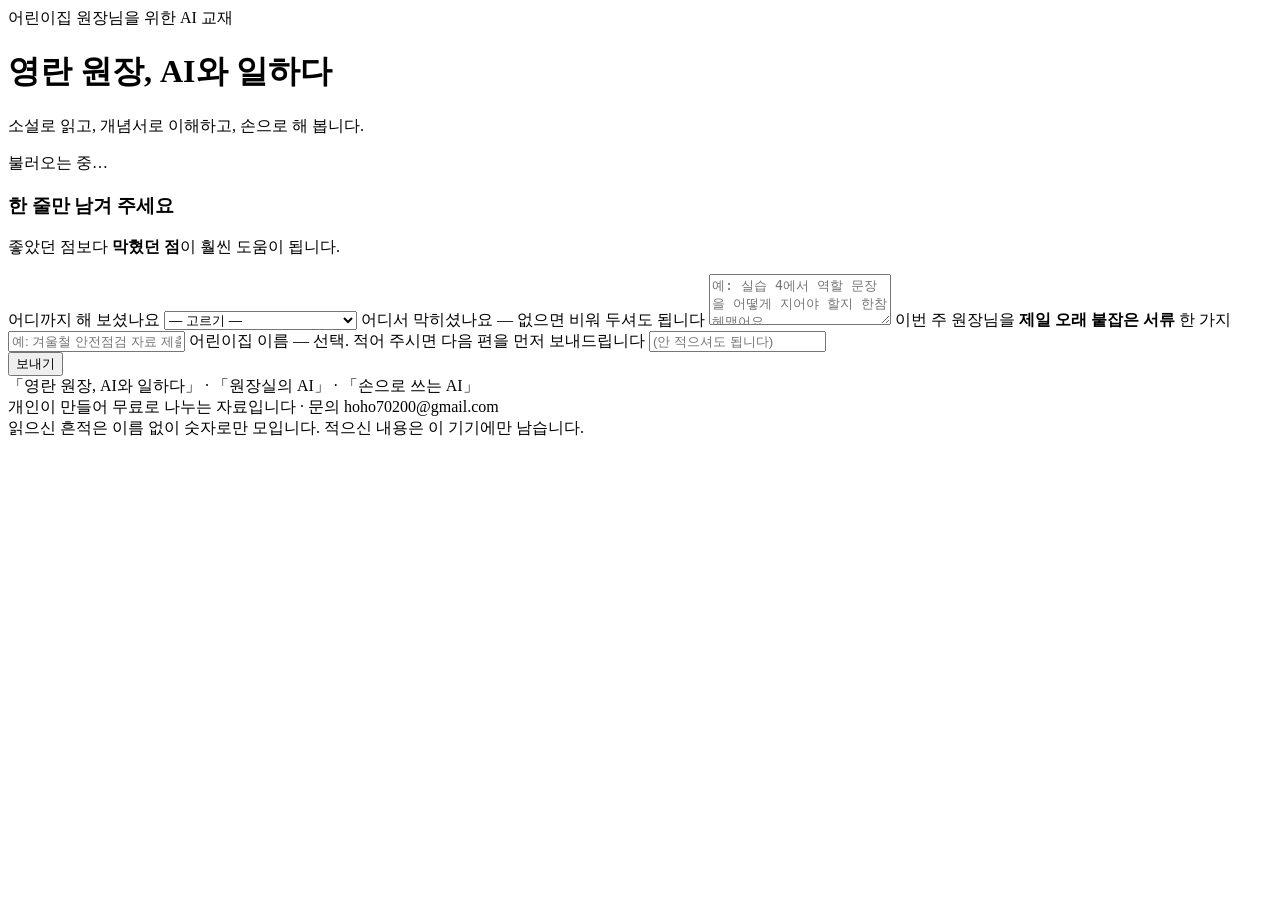
==== index.html @ f289adb8 "Add files via upload" ====
<!DOCTYPE html>
<html lang="ko">
<head>
<meta charset="UTF-8">
<meta name="viewport" content="width=device-width, initial-scale=1.0">
<title>원장님 AI — 영란 원장, AI와 일하다</title>
<meta name="description" content="어린이집 원장님을 위한 AI 교재. 소설로 읽고, 개념서로 이해하고, 손으로 실습합니다.">
<link rel="stylesheet" href="assets/style.css">
</head>
<body>

<div class="wrap">

<header>
  <div class="series">어린이집 원장님을 위한 AI 교재</div>
  <h1>영란 원장, AI와 일하다</h1>
  <p class="sub">소설로 읽고, 개념서로 이해하고, 손으로 해 봅니다.</p>
</header>

<div class="card" id="welcome" style="display:none">
  <p style="margin:0 0 12px"><b>처음 오셨군요.</b> 순서는 이렇습니다.</p>
  <p style="margin:0 0 12px; color:var(--ink-soft)">
    <b style="color:var(--ink)">소설</b>을 한 장 읽고 →
    <b style="color:var(--ink)">개념서</b>로 그 장의 원리를 확인하고 →
    <b style="color:var(--ink)">실습</b>에서 직접 해 봅니다.
    한 번에 다 하실 필요 없습니다. 한 장이 6~7분입니다.
  </p>
  <p style="margin:0 0 12px; color:var(--ink-soft)">
    읽으신 곳은 저절로 표시되고, 실습에 적으신 내용은 이 기기에 남습니다.
    나갔다 오셔도 이어서 하실 수 있습니다.
  </p>
  <div class="btn-row">
    <button class="btn" onclick="startHere()">1부 1장부터 시작하기</button>
    <button class="btn-ghost" onclick="hideWelcome()">목차만 볼게요</button>
  </div>
</div>

<div id="resume"></div>
<div id="parts"><div class="loading">불러오는 중…</div></div>

<div class="fb">
  <h3>한 줄만 남겨 주세요</h3>
  <p class="why">좋았던 점보다 <b>막혔던 점</b>이 훨씬 도움이 됩니다.</p>

  <label>어디까지 해 보셨나요</label>
  <select id="fb_far">
    <option value="">— 고르기 —</option>
    <option>실습까지 해서 실제로 써 봤다</option>
    <option>소설과 개념서는 읽었다</option>
    <option>소설만 읽었다</option>
    <option>둘러보기만 했다</option>
  </select>

  <label>어디서 막히셨나요 <span class="hint">— 없으면 비워 두셔도 됩니다</span></label>
  <textarea id="fb_stuck" rows="3" placeholder="예: 실습 4에서 역할 문장을 어떻게 지어야 할지 한참 헤맸어요"></textarea>

  <label>이번 주 원장님을 <b>제일 오래 붙잡은 서류</b> 한 가지</label>
  <input type="text" id="fb_doc" placeholder="예: 겨울철 안전점검 자료 제출">

  <label>어린이집 이름 <span class="hint">— 선택. 적어 주시면 다음 편을 먼저 보내드립니다</span></label>
  <input type="text" id="fb_name" placeholder="(안 적으셔도 됩니다)">

  <div class="btn-row"><button class="btn" onclick="sendFeedback()">보내기</button></div>
</div>

<footer>
  「영란 원장, AI와 일하다」 · 「원장실의 AI」 · 「손으로 쓰는 AI」<br>
  개인이 만들어 무료로 나누는 자료입니다 · 문의 hoho70200@gmail.com<br>
  <span style="color:var(--ink-faint)">읽으신 흔적은 이름 없이 숫자로만 모입니다. 적으신 내용은 이 기기에만 남습니다.</span>
</footer>

</div>

<script src="assets/app.js"></script>
<script>
let INDEX = null, PRACTICE = null, FIRST = null;

const KIND_NAME = { novel:"소설", concept:"개념서", practice:"실습" };

function itemHref(kind, part, ch){
  return kind === "practice"
    ? `practice.html?part=${part}&id=${ch}`
    : `read.html?kind=${kind}&part=${part}&ch=${ch}`;
}

function row(kind, part, it){
  const ch    = kind === "practice" ? it.id : it.ch;
  const done  = Progress.has(kind, part, ch);
  const label = kind === "practice"
    ? `실습 ${it.no} · ${it.title}`
    : (kind === "novel" ? `${it.ch}장 · ${it.title}` : `${it.ch === 99 ? "" : it.ch + "장 · "}${it.title}`);
  const sub   = it.sub ? `<small>${esc(it.sub)}</small>` : "";
  const mins  = kind === "practice" ? it.time : it.minutes + "분";
  return `<a class="toc-item${done ? " done" : ""}" href="${itemHref(kind, part, ch)}"
             data-kind="${kind}" data-part="${part}" data-ch="${esc(String(ch))}">
      <span class="dot">${done ? "✓" : ""}</span>
      <span class="t">${esc(label)}${sub}</span>
      <span class="m">${esc(mins)}</span>
    </a>`;
}

function group(title, kind, part, items){
  if(!items || !items.length) return "";
  const done = items.filter(it =>
    Progress.has(kind, part, kind === "practice" ? it.id : it.ch)).length;
  return `<div class="toc-group">
      <div class="toc-title"><span>${esc(title)}</span>
           <span style="font-weight:400">${done} / ${items.length}</span></div>
      ${items.map(it => row(kind, part, it)).join("")}
    </div>`;
}

function render(){
  const prac = {};
  (PRACTICE.parts || []).forEach(p => prac[p.n] = p.items);

  const html = INDEX.parts.map(p => {
    const pr = prac[p.n] || [];
    const pct = p.open ? Progress.partPct(p.n, {
      novel: p.novel, concept: p.concept, practice: pr.map(i => i.id)
    }) : 0;

    if(!p.open){
      return `<div class="part">
        <div class="part-head"><h2>${p.n}부 · ${esc(p.title)}</h2>
             <span class="tag">준비 중</span></div>
        <p class="part-desc">소설 ${p.novel.length}장 · 개념서 ${p.concept.length}장 — 곧 열립니다.</p>
      </div>`;
    }

    return `<div class="part">
      <div class="part-head"><h2>${p.n}부 · ${esc(p.title)}</h2>
           <span class="tag open">읽는 중</span></div>
      <div class="prog"><div class="track"><div class="fill" style="width:${pct}%"></div></div>
           <span class="pct">${pct}%</span></div>
      <div style="height:14px"></div>
      <div class="toc">
        ${group("소설 — 이야기로 만나기", "novel", p.n, p.novel)}
        ${group("개념서 — 원리로 확인하기", "concept", p.n, p.concept)}
        ${group("실습 — 손으로 해 보기", "practice", p.n, pr)}
      </div>
    </div>`;
  }).join("");

  $("#parts").innerHTML = html;
  renderResume();
}

function allOpenItems(){
  const out = [];
  const prac = {};
  (PRACTICE.parts || []).forEach(p => prac[p.n] = p.items);
  INDEX.parts.filter(p => p.open).forEach(p => {
    p.novel.forEach(c   => out.push({ kind:"novel",   part:p.n, ch:c.ch, title:`${p.n}부 ${c.ch}장 「${c.title}」` }));
    p.concept.forEach(c => out.push({ kind:"concept", part:p.n, ch:c.ch, title:`개념서 ${p.n}편 ${c.ch}장 「${c.title}」` }));
    (prac[p.n] || []).forEach(i => out.push({ kind:"practice", part:p.n, ch:i.id, title:`실습 ${i.no} 「${i.title}」` }));
  });
  return out;
}

function nextUp(){
  return allOpenItems().find(i => !Progress.has(i.kind, i.part, i.ch));
}

function renderResume(){
  const items = allOpenItems();
  const doneN = items.filter(i => Progress.has(i.kind, i.part, i.ch)).length;
  const n = nextUp();
  if(!n || doneN === 0){ $("#resume").innerHTML = ""; return; }
  $("#resume").innerHTML = `<div class="card" style="border-color:var(--accent)">
      <p style="margin:0 0 4px; color:var(--ink-soft); font-size:15px">여기까지 하셨습니다 — ${doneN} / ${items.length}</p>
      <p style="margin:0 0 14px; font-size:19px; font-weight:600">${esc(n.title)}</p>
      <a class="btn" style="display:inline-block; text-decoration:none"
         href="${itemHref(n.kind, n.part, n.ch)}" onclick="track('resume_click')">이어서 하기</a>
    </div>`;
}

function startHere(){
  const n = nextUp() || { kind:"novel", part:1, ch:1 };
  track("start_click");
  location.href = itemHref(n.kind, n.part, n.ch);
}
function hideWelcome(){
  Store.set("seen_welcome", 1);
  $("#welcome").style.display = "none";
  track("welcome_dismiss");
}

function sendFeedback(){
  const d = {
    site: CONFIG.SITE, device: anonId(),
    far:  $("#fb_far").value,
    stuck:$("#fb_stuck").value.trim(),
    doc:  $("#fb_doc").value.trim(),
    center: $("#fb_name").value.trim(),
    path: "index"
  };
  if(!d.far && !d.stuck && !d.doc){ toast("한 칸이라도 채워 주세요"); return; }

  track("feedback", { value: (d.far || "-") + " / " + (d.doc || "-") });

  if(CONFIG.SUPABASE_URL && CONFIG.SUPABASE_ANON_KEY){
    fetch(CONFIG.SUPABASE_URL.replace(/\/$/,"") + "/rest/v1/feedback", {
      method:"POST",
      headers:{ "Content-Type":"application/json",
                "apikey": CONFIG.SUPABASE_ANON_KEY,
                "Authorization": "Bearer " + CONFIG.SUPABASE_ANON_KEY,
                "Prefer":"return=minimal" },
      body: JSON.stringify([d])
    }).catch(() => {});
  }
  ["fb_stuck","fb_doc","fb_name"].forEach(i => $("#" + i).value = "");
  $("#fb_far").value = "";
  toast("고맙습니다. 잘 받았습니다");
}

(async function(){
  try{
    [INDEX, PRACTICE] = await Promise.all([Data.index(), Data.practice()]);
  }catch(e){ fail("자료를 불러오지 못했습니다. 잠시 후 다시 열어 주세요."); return; }

  // 처음 오신 분에게만 — 이미 읽으신 흔적이 있으면 띄우지 않습니다
  const fresh = !Store.get("seen_welcome") && !Object.keys(Progress.all()).length;
  if(fresh) $("#welcome").style.display = "block";
  render();
  track("home_view", { value: document.referrer ? document.referrer.slice(0,120) : "직접" });
})();
</script>
</body>
</html>
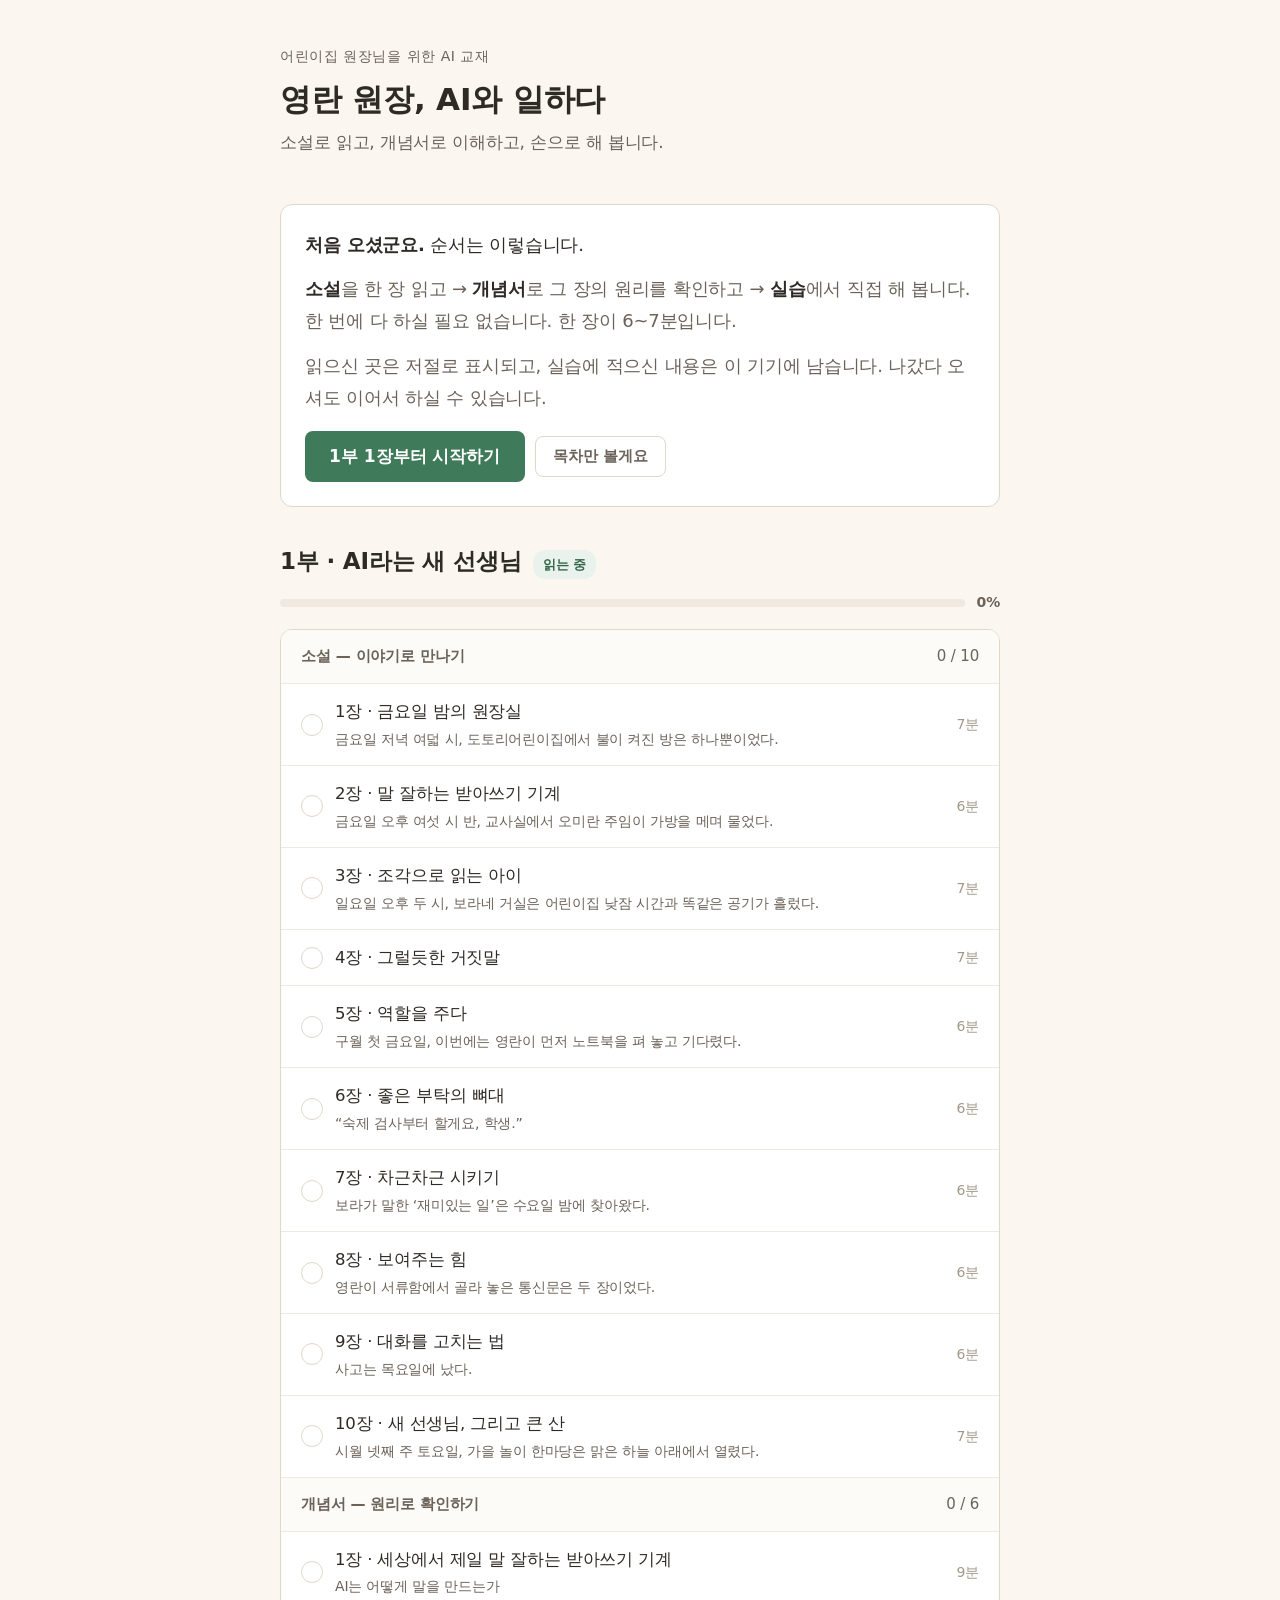
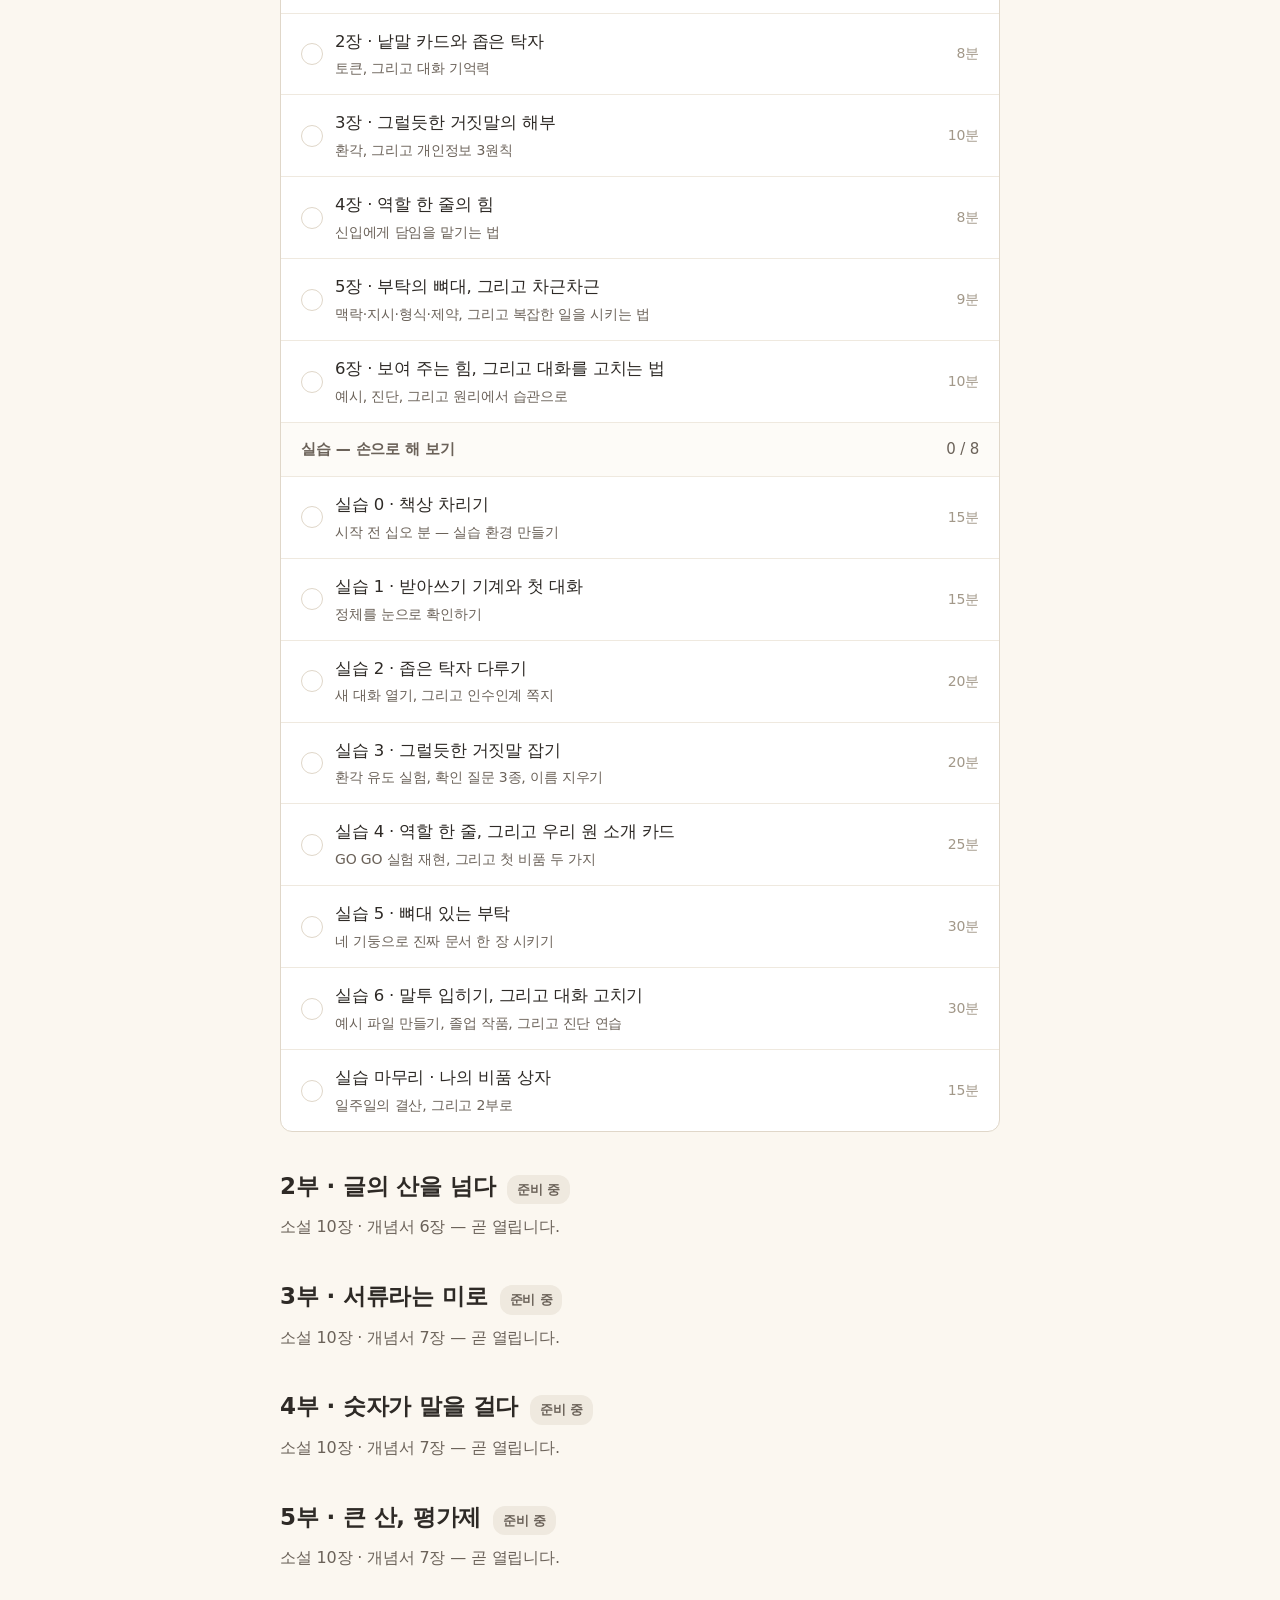
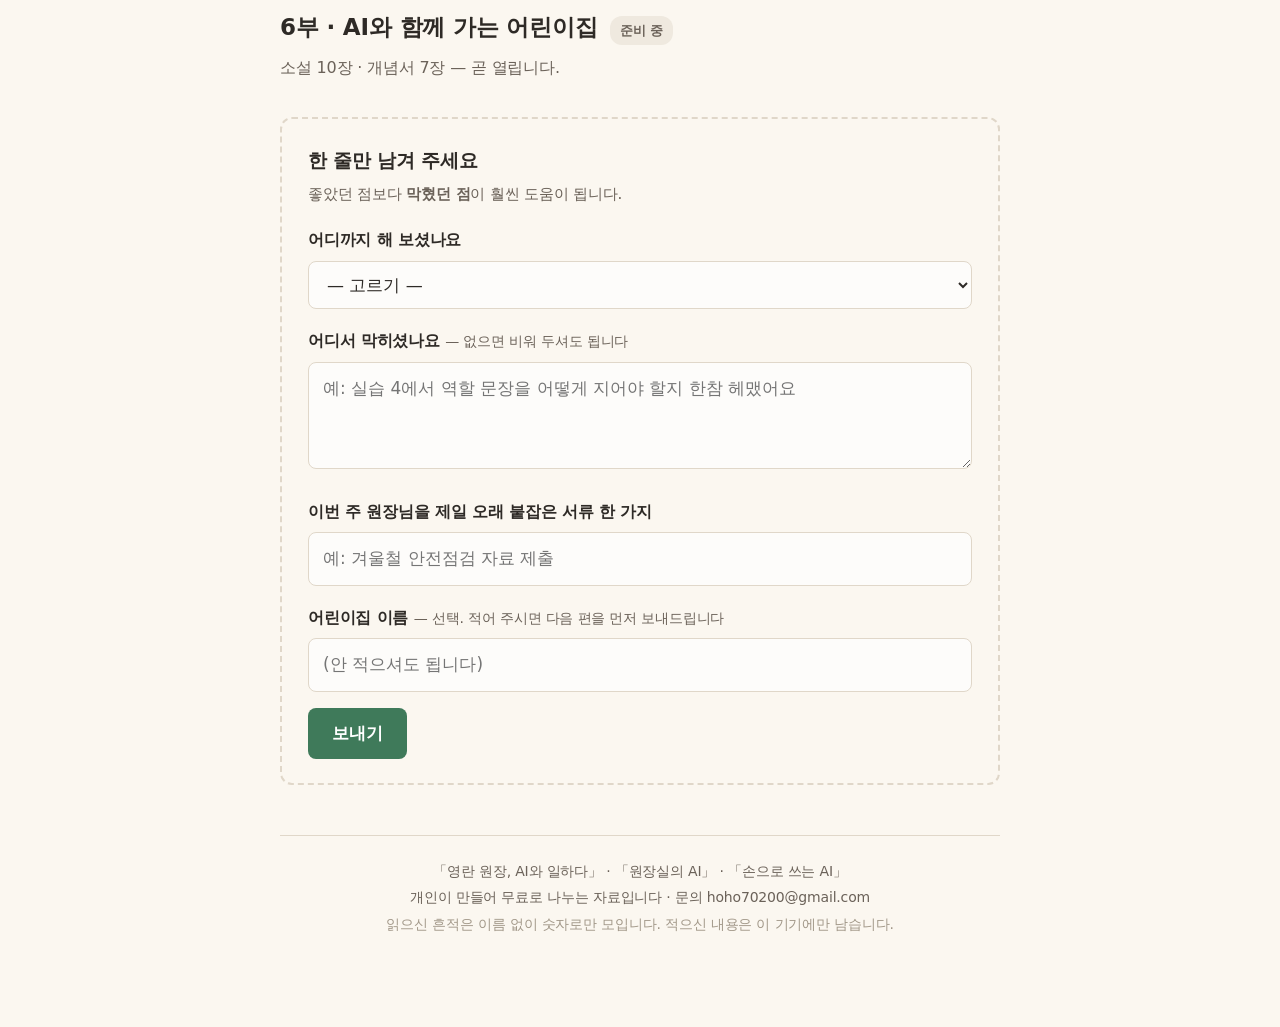
==== commit 2f2a99e0: "Add files via upload" ====
--- a/index.html
+++ b/index.html
@@ -3,6 +3,7 @@
 <head>
 <meta charset="UTF-8">
 <meta name="viewport" content="width=device-width, initial-scale=1.0">
+<meta name="robots" content="noindex, nofollow">   <!-- 검수 중 검색 차단. 공개할 때 이 줄만 지우세요 -->
 <title>원장님 AI — 영란 원장, AI와 일하다</title>
 <meta name="description" content="어린이집 원장님을 위한 AI 교재. 소설로 읽고, 개념서로 이해하고, 손으로 실습합니다.">
 <link rel="stylesheet" href="assets/style.css">
--- a/assets/style.css
+++ b/assets/style.css
@@ -0,0 +1,193 @@
+/* 원장님 AI — 공통 스타일
+   50~60대 원장님이 주 독자라 글자를 크게, 여백을 넉넉히 잡았습니다. */
+
+:root{
+  --paper:#FBF7F0; --ink:#2E2A26; --ink-soft:#6B6259; --ink-faint:#A29889;
+  --line:#E0D7C9; --line-soft:#EFE9DF;
+  --accent:#3F7A5A; --accent-soft:#EAF2ED; --accent-dark:#356649;
+  --warm:#C4703A; --warm-soft:#FBEFE6;
+  --white:#fff;
+  --font:"Pretendard","Apple SD Gothic Neo","Malgun Gothic","맑은 고딕",system-ui,sans-serif;
+  --mono:"D2Coding","SF Mono",Menlo,Consolas,monospace;
+}
+*{box-sizing:border-box;}
+html{scroll-behavior:smooth;}
+body{
+  margin:0; background:var(--paper); color:var(--ink);
+  font-family:var(--font); font-size:18px; line-height:1.8;
+  letter-spacing:-0.01em; -webkit-text-size-adjust:100%;
+}
+.wrap{max-width:760px; margin:0 auto; padding:0 20px 90px;}
+.wrap-wide{max-width:1080px; margin:0 auto; padding:0 20px 90px;}
+
+a{color:var(--accent); text-decoration:none;}
+a:hover{text-decoration:underline;}
+
+/* ── 상단 바 ── */
+.top{
+  position:sticky; top:0; z-index:20; background:rgba(251,247,240,.94);
+  backdrop-filter:blur(8px); border-bottom:1px solid var(--line);
+}
+.top-in{max-width:760px; margin:0 auto; padding:12px 20px;
+        display:flex; align-items:center; gap:14px;}
+.top-in.wide{max-width:1080px;}
+.top a.back{font-size:15px; color:var(--ink-soft); white-space:nowrap;}
+.top .now{font-size:15px; color:var(--ink-soft); flex:1;
+          overflow:hidden; text-overflow:ellipsis; white-space:nowrap;}
+.bar{position:absolute; left:0; bottom:-1px; height:2px; background:var(--accent); width:0; transition:width .2s;}
+
+/* ── 제목 ── */
+header{padding:44px 0 26px;}
+.series{font-size:14px; color:var(--ink-soft); letter-spacing:.04em;}
+h1{font-size:31px; margin:10px 0 6px; line-height:1.35; font-weight:700;}
+h1.small{font-size:26px;}
+.sub{font-size:17px; color:var(--ink-soft); margin:0;}
+.meta{margin-top:16px; font-size:15px; color:var(--ink-soft);
+      display:flex; flex-wrap:wrap; gap:6px 18px;}
+.meta b{font-weight:600; color:var(--ink);}
+
+/* ── 본문 ── */
+.body p{margin:0 0 1.15em;}
+.body h2{font-size:21px; font-weight:700; margin:2em 0 .7em;
+         padding-top:.6em; border-top:1px solid var(--line-soft);}
+.body .blank{border-bottom:1.5px dashed var(--line); height:2em; margin:0 0 1.2em;}
+
+.quote{background:var(--white); border-left:4px solid var(--warm);
+       padding:20px 24px; margin:1.6em 0; border-radius:0 8px 8px 0;}
+.quote div{margin:0 0 .5em;}
+.quote div:last-child{margin:0;}
+
+.note{background:var(--warm-soft); border:1px solid #F0D8C4; border-radius:10px;
+      padding:15px 18px; margin:1.5em 0; font-size:16.5px; line-height:1.75;}
+.note b.h{color:var(--warm); display:block; margin-bottom:3px;}
+
+/* ── 카드/블록 ── */
+.card{background:var(--white); border:1px solid var(--line); border-radius:12px;
+      padding:24px; margin:20px 0;}
+.step{background:var(--white); border:1px solid var(--line); border-radius:12px;
+      padding:24px 26px; margin:22px 0;}
+.step-head{display:flex; align-items:center; gap:12px; margin-bottom:14px;}
+.num{flex:none; min-width:34px; height:34px; padding:0 10px; border-radius:17px;
+     background:var(--accent); color:#fff; font-size:15px; font-weight:700;
+     display:flex; align-items:center; justify-content:center;}
+.step h2{font-size:20px; margin:0; font-weight:700; border:0; padding:0;}
+
+/* ── 입력 ── */
+label{display:block; font-size:16px; font-weight:600; margin:18px 0 6px;}
+label .hint{font-weight:400; color:var(--ink-soft); font-size:14px;}
+input[type=text], input[type=email], input[type=password], textarea, select{
+  width:100%; padding:12px 14px; font-size:17px; font-family:inherit;
+  border:1.5px solid var(--line); border-radius:8px; background:#FDFCFA;
+  color:var(--ink); line-height:1.6;
+}
+input:focus, textarea:focus, select:focus{outline:none; border-color:var(--accent); background:#fff;}
+textarea{resize:vertical; min-height:52px;}
+.saved{font-size:13px; color:var(--accent); opacity:0; transition:.3s; margin-left:6px;}
+.saved.on{opacity:1;}
+
+/* ── 버튼 ── */
+button{font-family:inherit; cursor:pointer; border:none; border-radius:8px;
+       font-size:16px; font-weight:600; transition:.15s;}
+.btn{background:var(--accent); color:#fff; padding:14px 24px; font-size:17px;}
+.btn:hover{background:var(--accent-dark);}
+.btn-ghost{background:#fff; border:1.5px solid var(--line); color:var(--ink-soft);
+           padding:10px 17px; font-size:15px;}
+.btn-ghost:hover{border-color:var(--accent); color:var(--accent);}
+.btn-row{display:flex; gap:10px; flex-wrap:wrap; margin-top:16px; align-items:center;}
+
+/* ── 프롬프트 상자 ── */
+.pbox{background:#2E2A26; border-radius:12px; padding:20px 22px; margin:1.5em 0;}
+.pbox .plabel{font-size:14px; color:#A8A099; margin-bottom:10px;}
+.pbox pre{white-space:pre-wrap; word-break:break-word; margin:0 0 14px;
+          font-family:var(--mono); font-size:15px; line-height:1.75; color:#F2EDE5;
+          background:#3A3530; border-radius:8px; padding:16px; max-height:400px; overflow:auto;}
+.pbox pre .empty{color:#8A8279; font-style:italic;}
+.pbox mark{background:#5A4A2E; color:#FFD9A0; padding:0 3px; border-radius:2px;}
+.pbox .phint{font-size:14px; color:#A8A099; margin:10px 0 0;}
+.pbox .btn-copy{background:#F2EDE5; color:#2E2A26; padding:11px 20px; font-size:16px;}
+.pbox .btn-copy:hover{background:#fff;}
+.pbox .btn-open{background:#4A443E; color:#F2EDE5; padding:11px 18px; font-size:15px;
+                border:1px solid #5A534C; text-decoration:none; border-radius:8px; display:inline-block;}
+.pbox .btn-open:hover{background:#565049; text-decoration:none;}
+.pbox .btn-row{margin-top:0;}
+
+/* ── 체크리스트 ── */
+.check{background:var(--accent-soft); border-radius:12px; padding:22px 26px; margin:30px 0;}
+.check h3{margin:0 0 12px; font-size:19px;}
+.check label{display:flex; gap:10px; align-items:flex-start; font-weight:400;
+             margin:0 0 10px; cursor:pointer; font-size:16.5px; line-height:1.6;}
+.check input{margin-top:6px; width:18px; height:18px; accent-color:var(--accent); flex:none;}
+
+/* ── 목차 ── */
+.part{margin:34px 0;}
+.part-head{display:flex; align-items:baseline; gap:12px; margin-bottom:6px;}
+.part-head h2{font-size:23px; margin:0; font-weight:700;}
+.part-head .tag{font-size:13px; padding:3px 10px; border-radius:12px;
+                background:var(--line-soft); color:var(--ink-soft); font-weight:600;}
+.part-head .tag.open{background:var(--accent-soft); color:var(--accent-dark);}
+.part-desc{color:var(--ink-soft); font-size:16px; margin:0 0 16px;}
+
+.toc{background:var(--white); border:1px solid var(--line); border-radius:12px; overflow:hidden;}
+.toc-group{border-bottom:1px solid var(--line-soft);}
+.toc-group:last-child{border-bottom:0;}
+.toc-title{padding:13px 20px; background:#FDFBF7; font-size:15px; font-weight:700;
+           color:var(--ink-soft); display:flex; justify-content:space-between; align-items:center;}
+.toc-item{display:flex; align-items:center; gap:12px; padding:13px 20px;
+          border-top:1px solid var(--line-soft); color:var(--ink); text-decoration:none;}
+.toc-item:hover{background:#FDFBF7; text-decoration:none;}
+.toc-item .dot{flex:none; width:22px; height:22px; border-radius:50%;
+               border:1.5px solid var(--line); display:flex; align-items:center;
+               justify-content:center; font-size:12px; color:var(--ink-faint);}
+.toc-item.done .dot{background:var(--accent); border-color:var(--accent); color:#fff;}
+.toc-item .t{flex:1; font-size:16.5px;}
+.toc-item .t small{display:block; color:var(--ink-soft); font-size:14px; font-weight:400;}
+.toc-item .m{font-size:14px; color:var(--ink-faint); white-space:nowrap;}
+.toc-item.lock{opacity:.45; pointer-events:none;}
+
+/* ── 진도 막대 ── */
+.prog{display:flex; align-items:center; gap:12px; margin:8px 0 0;}
+.prog .track{flex:1; height:8px; background:var(--line-soft); border-radius:4px; overflow:hidden;}
+.prog .fill{height:100%; background:var(--accent); width:0; transition:width .4s;}
+.prog .pct{font-size:14px; color:var(--ink-soft); white-space:nowrap; font-weight:600;}
+
+/* ── 다음으로 ── */
+.nextnav{display:flex; gap:12px; margin:40px 0 0; flex-wrap:wrap;}
+.nextnav a{flex:1; min-width:200px; background:var(--white); border:1px solid var(--line);
+           border-radius:12px; padding:18px 20px; text-decoration:none; color:var(--ink);}
+.nextnav a:hover{border-color:var(--accent); text-decoration:none;}
+.nextnav small{display:block; color:var(--ink-soft); font-size:14px; margin-bottom:3px;}
+.nextnav b{font-size:17px; font-weight:600;}
+
+/* ── 피드백 ── */
+.fb{border:2px dashed var(--line); border-radius:12px; padding:24px 26px; margin:30px 0;}
+.fb h3{margin:0 0 4px; font-size:19px;}
+.fb .why{color:var(--ink-soft); font-size:15px; margin:0 0 4px;}
+
+footer{margin-top:50px; padding-top:22px; border-top:1px solid var(--line);
+       text-align:center; color:var(--ink-soft); font-size:14px; line-height:1.9;}
+
+#toast{position:fixed; left:50%; bottom:34px; transform:translateX(-50%) translateY(20px);
+       background:var(--ink); color:#fff; padding:14px 24px; border-radius:30px;
+       font-size:16px; font-weight:600; opacity:0; pointer-events:none;
+       transition:.25s; z-index:99; max-width:90vw; text-align:center;}
+#toast.on{opacity:1; transform:translateX(-50%) translateY(0);}
+
+.loading{text-align:center; padding:80px 20px; color:var(--ink-faint);}
+
+@media print{
+  .top,.nextnav,.fb,.btn-row,.pbox .btn-row,footer,.check input{display:none !important;}
+  body{background:#fff; font-size:11.5pt; line-height:1.65;}
+  .pbox{background:#fff; border:1px solid #999;}
+  .pbox pre{background:#F5F5F5; color:#000; max-height:none; overflow:visible;}
+  .pbox .plabel,.pbox .phint{color:#555;}
+  .card,.step,.quote,.note,.check{break-inside:avoid;}
+  a{color:#000; text-decoration:none;}
+}
+@media (max-width:600px){
+  body{font-size:17px;}
+  h1{font-size:26px;} h1.small{font-size:22px;}
+  .wrap,.wrap-wide{padding:0 16px 60px;}
+  .step,.card{padding:20px 17px;}
+  .toc-item{padding:12px 15px;}
+  .check{padding:20px 18px;}
+}
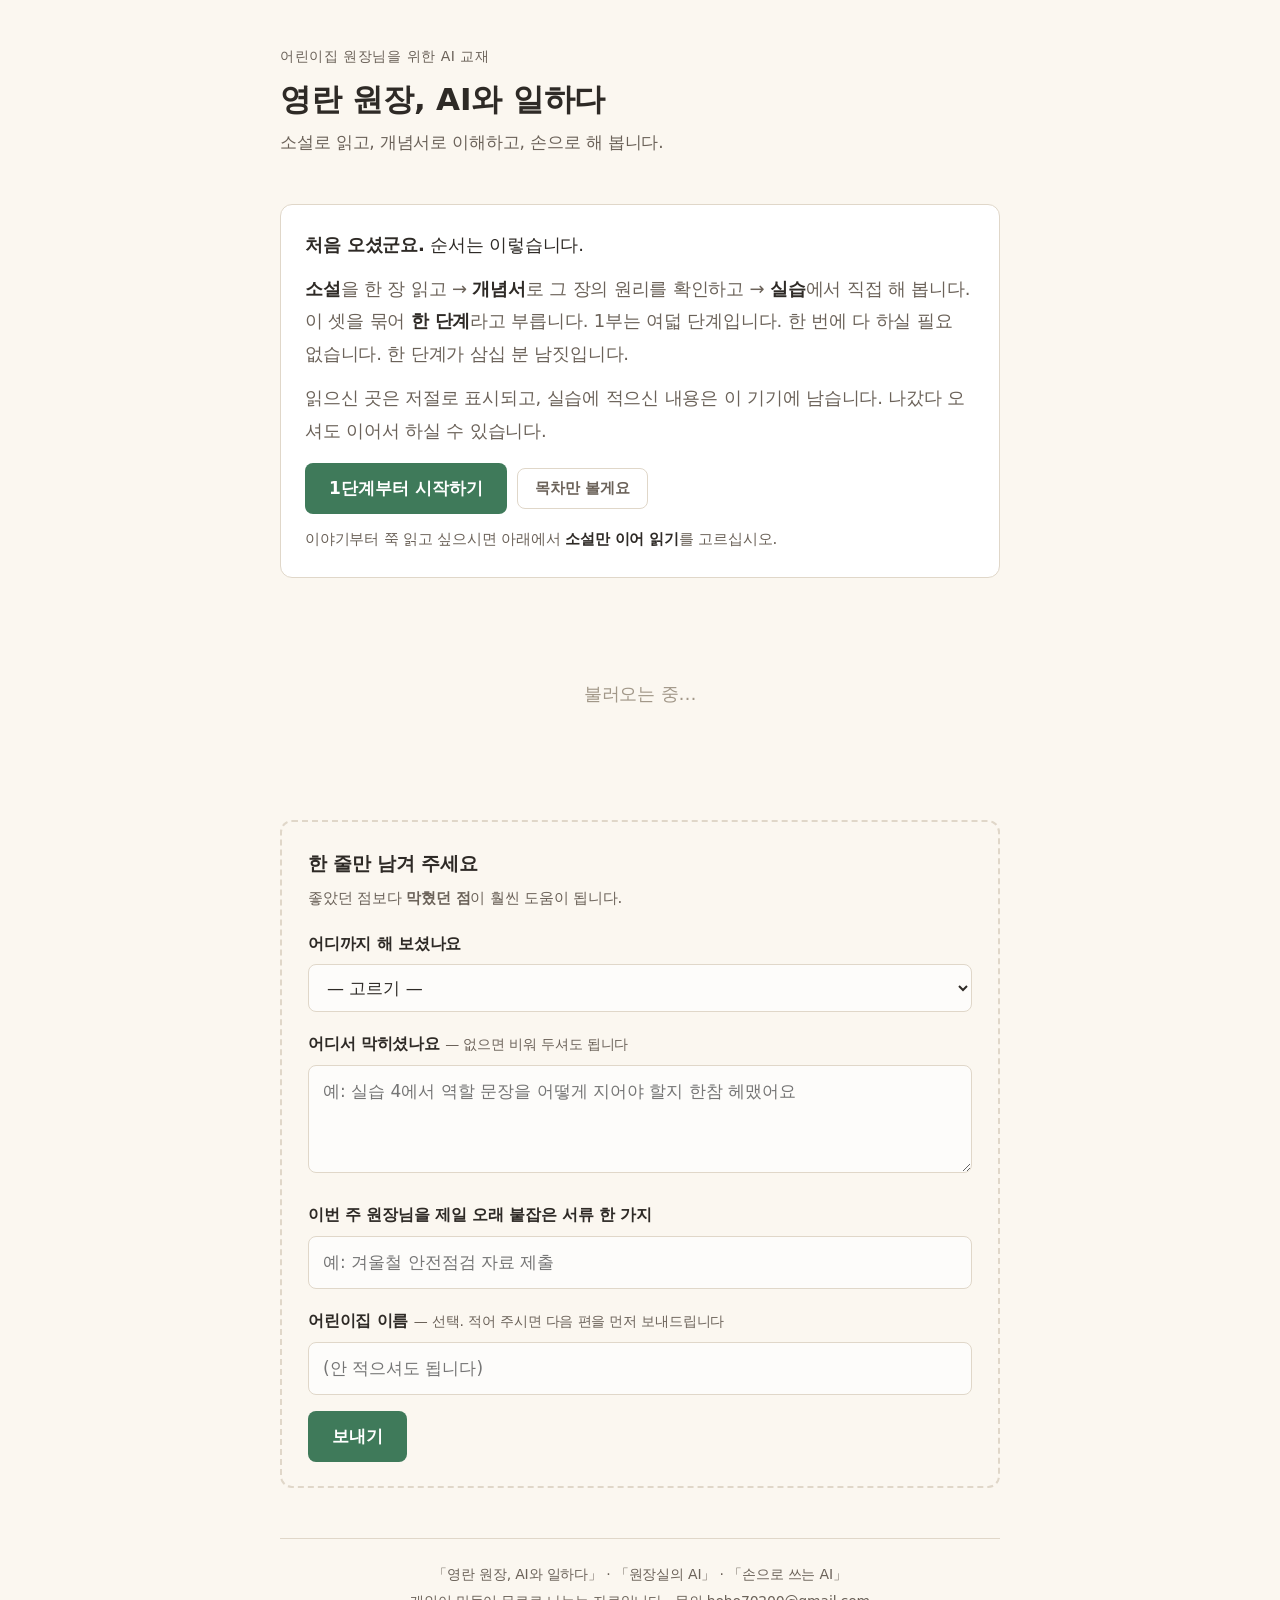
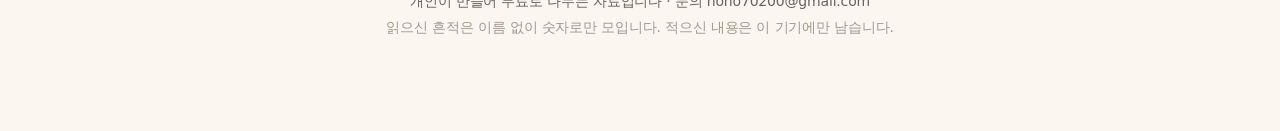
==== commit 1fdd12ba: "Add files via upload" ====
--- a/index.html
+++ b/index.html
@@ -24,18 +24,23 @@
     <b style="color:var(--ink)">소설</b>을 한 장 읽고 →
     <b style="color:var(--ink)">개념서</b>로 그 장의 원리를 확인하고 →
     <b style="color:var(--ink)">실습</b>에서 직접 해 봅니다.
-    한 번에 다 하실 필요 없습니다. 한 장이 6~7분입니다.
+    이 셋을 묶어 <b style="color:var(--ink)">한 단계</b>라고 부릅니다. 1부는 여덟 단계입니다.
+    한 번에 다 하실 필요 없습니다. 한 단계가 삼십 분 남짓입니다.
   </p>
   <p style="margin:0 0 12px; color:var(--ink-soft)">
     읽으신 곳은 저절로 표시되고, 실습에 적으신 내용은 이 기기에 남습니다.
     나갔다 오셔도 이어서 하실 수 있습니다.
   </p>
   <div class="btn-row">
-    <button class="btn" onclick="startHere()">1부 1장부터 시작하기</button>
+    <button class="btn" onclick="startHere()">1단계부터 시작하기</button>
     <button class="btn-ghost" onclick="hideWelcome()">목차만 볼게요</button>
   </div>
+  <p style="margin:12px 0 0; color:var(--ink-soft); font-size:15px">
+    이야기부터 쭉 읽고 싶으시면 아래에서 <b style="color:var(--ink)">소설만 이어 읽기</b>를 고르십시오.
+  </p>
 </div>
 
+<div id="modebar"></div>
 <div id="resume"></div>
 <div id="parts"><div class="loading">불러오는 중…</div></div>
 
@@ -84,43 +89,45 @@
     : `read.html?kind=${kind}&part=${part}&ch=${ch}`;
 }
 
-function row(kind, part, it){
-  const ch    = kind === "practice" ? it.id : it.ch;
-  const done  = Progress.has(kind, part, ch);
-  const label = kind === "practice"
-    ? `실습 ${it.no} · ${it.title}`
-    : (kind === "novel" ? `${it.ch}장 · ${it.title}` : `${it.ch === 99 ? "" : it.ch + "장 · "}${it.title}`);
-  const sub   = it.sub ? `<small>${esc(it.sub)}</small>` : "";
-  const mins  = kind === "practice" ? it.time : it.minutes + "분";
-  return `<a class="toc-item${done ? " done" : ""}" href="${itemHref(kind, part, ch)}"
-             data-kind="${kind}" data-part="${part}" data-ch="${esc(String(ch))}">
+const KIND_TAG = { novel:"소설", concept:"개념서", practice:"실습" };
+
+function row(it){
+  const done = Flow.done(it);
+  const num  = it.kind === "practice" ? it.no : (it.ch === 99 ? "부록" : it.ch + "장");
+  const mins = it.kind === "practice" ? (it.time || "") : it.minutes + "분";
+  const sub  = it.sub ? `<small>${esc(it.sub)}</small>` : "";
+  return `<a class="toc-item${done ? " done" : ""}" href="${Flow.href(it)}">
       <span class="dot">${done ? "✓" : ""}</span>
-      <span class="t">${esc(label)}${sub}</span>
+      <span class="t"><span class="kindtag">${KIND_TAG[it.kind]}</span>${esc(num)} · ${esc(it.title)}${sub}</span>
       <span class="m">${esc(mins)}</span>
     </a>`;
 }
 
-function group(title, kind, part, items){
-  if(!items || !items.length) return "";
-  const done = items.filter(it =>
-    Progress.has(kind, part, kind === "practice" ? it.id : it.ch)).length;
-  return `<div class="toc-group">
-      <div class="toc-title"><span>${esc(title)}</span>
-           <span style="font-weight:400">${done} / ${items.length}</span></div>
-      ${items.map(it => row(kind, part, it)).join("")}
+function stageBlock(s, partN){
+  // 단계 안의 항목에는 부 번호가 없으므로 여기서 붙여 줍니다
+  const items = s.items.map(it => Object.assign({ part: partN }, it));
+  const done  = items.filter(Flow.done).length;
+  return `<div class="toc-group${done === items.length ? " stage-done" : ""}">
+      <div class="toc-title">
+        <span><span class="stage-n">${s.n}</span>${esc(s.name)}</span>
+        <span style="font-weight:400">${done} / ${items.length}</span>
+      </div>
+      ${items.map(row).join("")}
     </div>`;
 }
 
 function render(){
-  const prac = {};
-  (PRACTICE.parts || []).forEach(p => prac[p.n] = p.items);
-
-  const html = INDEX.parts.map(p => {
-    const pr = prac[p.n] || [];
-    const pct = p.open ? Progress.partPct(p.n, {
-      novel: p.novel, concept: p.concept, practice: pr.map(i => i.id)
-    }) : 0;
-
+  const mode = Mode.get();
+  $("#modebar").innerHTML = `
+    <div class="modes">
+      <button class="${mode === "stage" ? "on" : ""}" onclick="setMode('stage')">단계로 보기</button>
+      <button class="${mode === "novel" ? "on" : ""}" onclick="setMode('novel')">소설만 이어 읽기</button>
+    </div>
+    <p class="modehint">${mode === "stage"
+      ? "소설을 읽고 → 원리를 확인하고 → 손으로 해 봅니다. 위에서 아래로 따라가시면 됩니다."
+      : "이야기만 10장 이어서 읽습니다. 개념서와 실습은 잠시 접어 둡니다."}</p>`;
+
+  $("#parts").innerHTML = INDEX.parts.map(p => {
     if(!p.open){
       return `<div class="part">
         <div class="part-head"><h2>${p.n}부 · ${esc(p.title)}</h2>
@@ -128,58 +135,53 @@
         <p class="part-desc">소설 ${p.novel.length}장 · 개념서 ${p.concept.length}장 — 곧 열립니다.</p>
       </div>`;
     }
-
+    const pct = Progress.partPct(p, mode);
+    const body = (mode === "stage" && p.stages)
+      ? p.stages.map(s => stageBlock(s, p.n)).join("")
+      : `<div class="toc-group">
+           <div class="toc-title"><span>소설 — 이야기로 이어 읽기</span>
+             <span style="font-weight:400">${Flow.seq(p, "novel").filter(Flow.done).length} / ${p.novel.length}</span></div>
+           ${Flow.seq(p, "novel").map(row).join("")}
+         </div>`;
     return `<div class="part">
       <div class="part-head"><h2>${p.n}부 · ${esc(p.title)}</h2>
            <span class="tag open">읽는 중</span></div>
       <div class="prog"><div class="track"><div class="fill" style="width:${pct}%"></div></div>
            <span class="pct">${pct}%</span></div>
       <div style="height:14px"></div>
-      <div class="toc">
-        ${group("소설 — 이야기로 만나기", "novel", p.n, p.novel)}
-        ${group("개념서 — 원리로 확인하기", "concept", p.n, p.concept)}
-        ${group("실습 — 손으로 해 보기", "practice", p.n, pr)}
-      </div>
+      <div class="toc">${body}</div>
     </div>`;
   }).join("");
 
-  $("#parts").innerHTML = html;
   renderResume();
 }
 
-function allOpenItems(){
-  const out = [];
-  const prac = {};
-  (PRACTICE.parts || []).forEach(p => prac[p.n] = p.items);
-  INDEX.parts.filter(p => p.open).forEach(p => {
-    p.novel.forEach(c   => out.push({ kind:"novel",   part:p.n, ch:c.ch, title:`${p.n}부 ${c.ch}장 「${c.title}」` }));
-    p.concept.forEach(c => out.push({ kind:"concept", part:p.n, ch:c.ch, title:`개념서 ${p.n}편 ${c.ch}장 「${c.title}」` }));
-    (prac[p.n] || []).forEach(i => out.push({ kind:"practice", part:p.n, ch:i.id, title:`실습 ${i.no} 「${i.title}」` }));
-  });
-  return out;
-}
-
-function nextUp(){
-  return allOpenItems().find(i => !Progress.has(i.kind, i.part, i.ch));
-}
+function setMode(m){
+  Mode.set(m);
+  track("mode_change", { value: m });
+  render();
+}
+
+function nextUp(){ return Flow.all(INDEX).find(it => !Flow.done(it)); }
 
 function renderResume(){
-  const items = allOpenItems();
-  const doneN = items.filter(i => Progress.has(i.kind, i.part, i.ch)).length;
+  const seq = Flow.all(INDEX);
+  const doneN = seq.filter(Flow.done).length;
   const n = nextUp();
   if(!n || doneN === 0){ $("#resume").innerHTML = ""; return; }
+  const where = n.stage ? `${n.stageN}단계 「${n.stage}」 · ` : "";
   $("#resume").innerHTML = `<div class="card" style="border-color:var(--accent)">
-      <p style="margin:0 0 4px; color:var(--ink-soft); font-size:15px">여기까지 하셨습니다 — ${doneN} / ${items.length}</p>
-      <p style="margin:0 0 14px; font-size:19px; font-weight:600">${esc(n.title)}</p>
+      <p style="margin:0 0 4px; color:var(--ink-soft); font-size:15px">여기까지 하셨습니다 — ${doneN} / ${seq.length}</p>
+      <p style="margin:0 0 14px; font-size:19px; font-weight:600">${esc(where)}${esc(Flow.label(n))}</p>
       <a class="btn" style="display:inline-block; text-decoration:none"
-         href="${itemHref(n.kind, n.part, n.ch)}" onclick="track('resume_click')">이어서 하기</a>
+         href="${Flow.href(n)}" onclick="track('resume_click')">이어서 하기</a>
     </div>`;
 }
 
 function startHere(){
-  const n = nextUp() || { kind:"novel", part:1, ch:1 };
+  const n = nextUp();
   track("start_click");
-  location.href = itemHref(n.kind, n.part, n.ch);
+  location.href = n ? Flow.href(n) : "read.html?kind=novel&part=1&ch=1";
 }
 function hideWelcome(){
   Store.set("seen_welcome", 1);
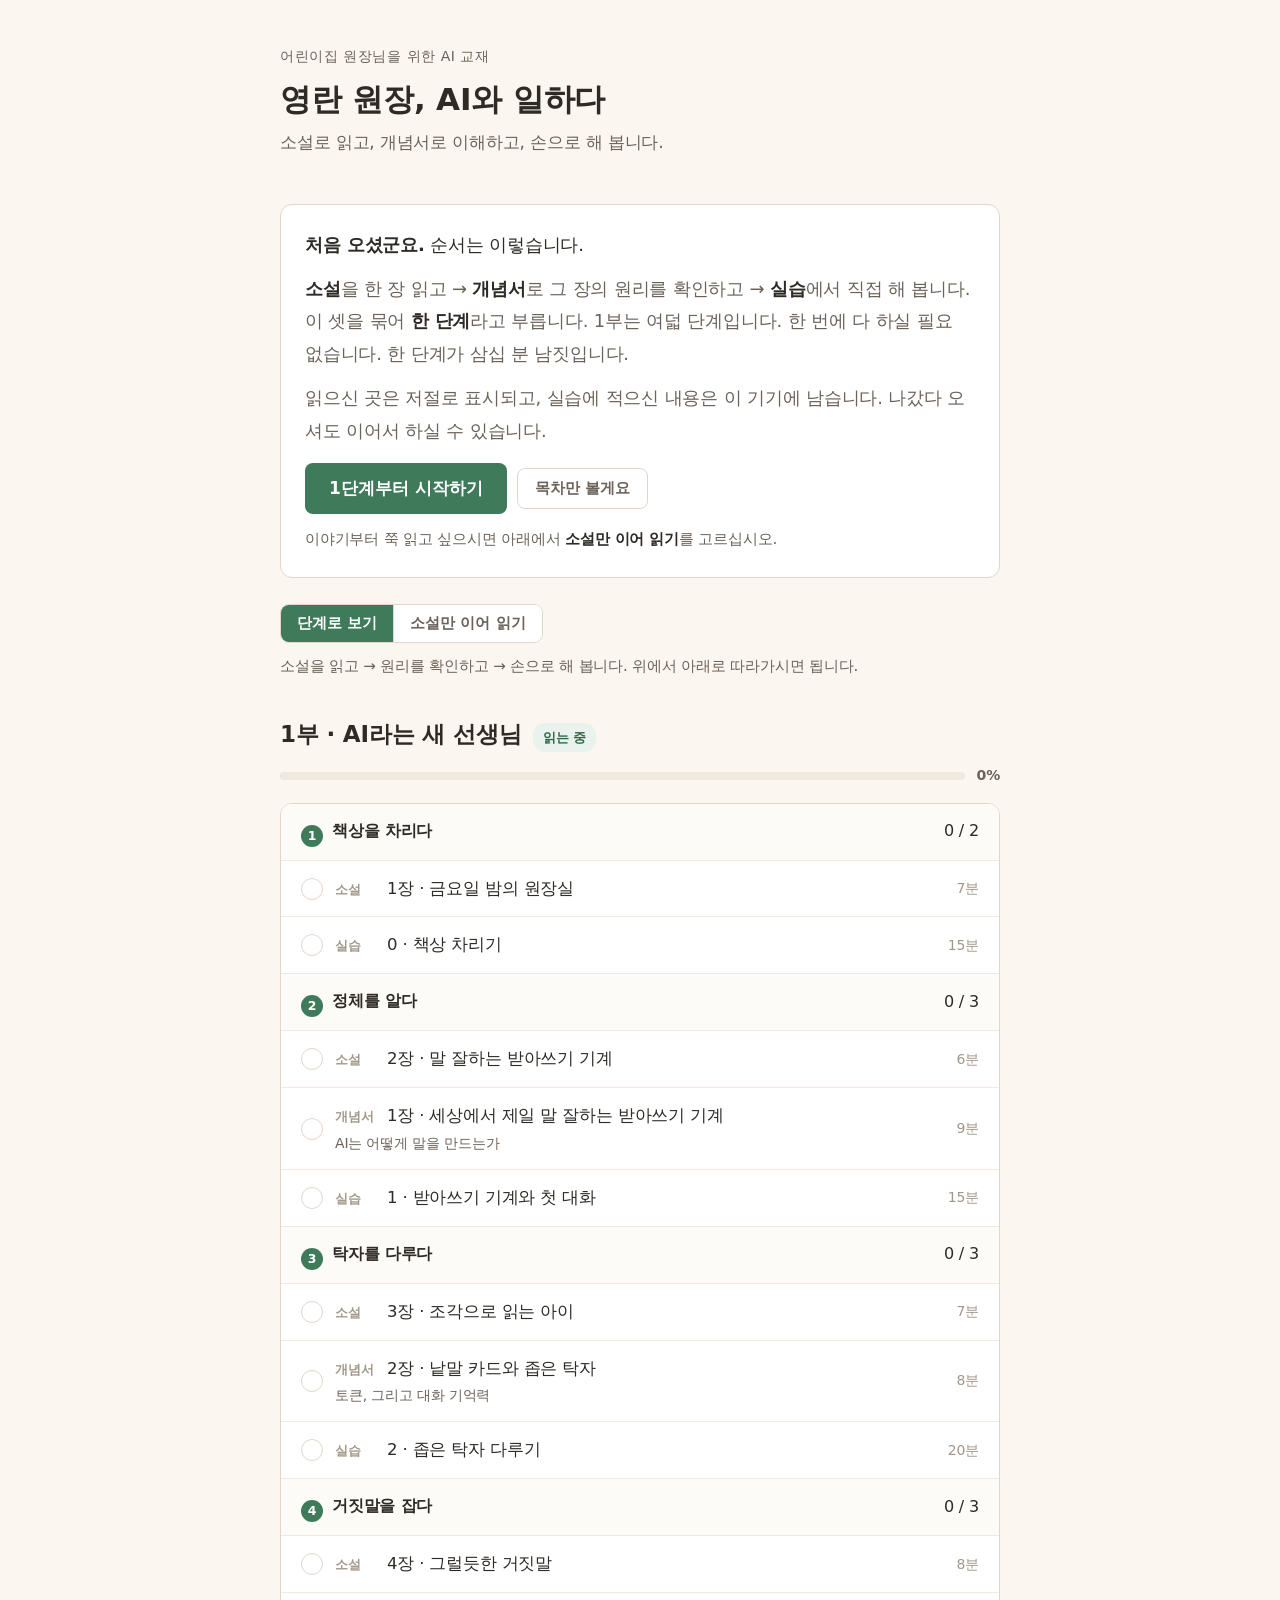
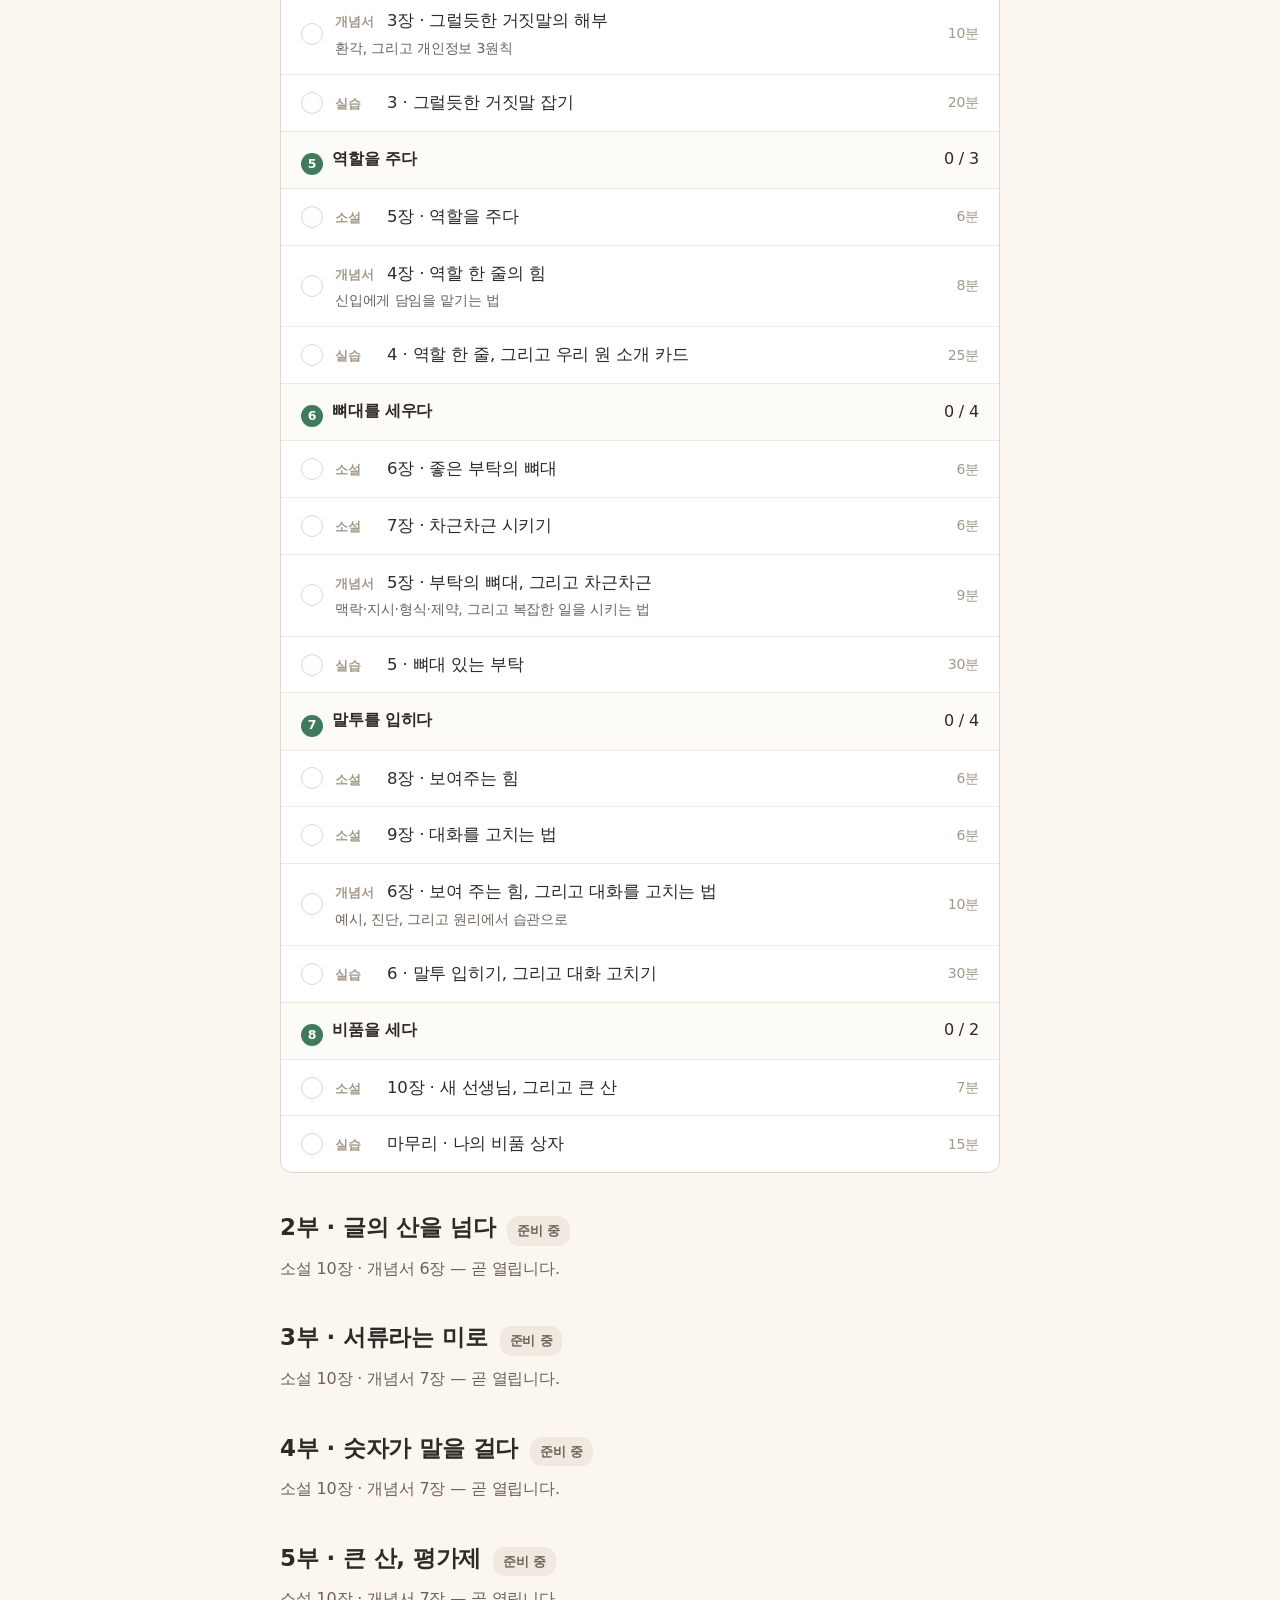
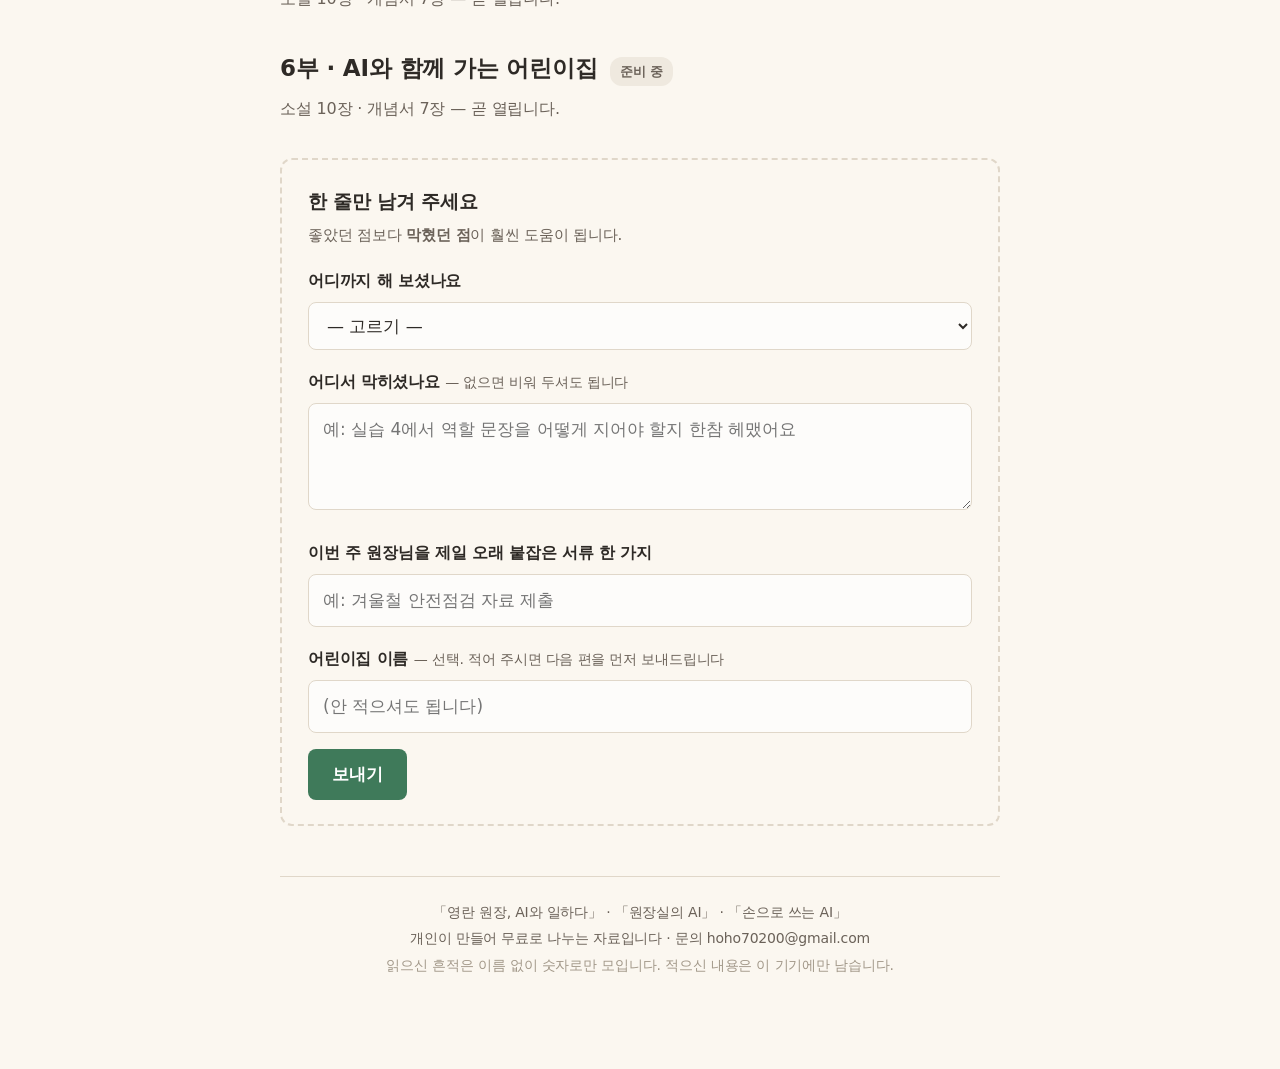
==== commit 9926fe18: "Add files via upload" ====
--- a/index.html
+++ b/index.html
@@ -6,7 +6,7 @@
 <meta name="robots" content="noindex, nofollow">   <!-- 검수 중 검색 차단. 공개할 때 이 줄만 지우세요 -->
 <title>원장님 AI — 영란 원장, AI와 일하다</title>
 <meta name="description" content="어린이집 원장님을 위한 AI 교재. 소설로 읽고, 개념서로 이해하고, 손으로 실습합니다.">
-<link rel="stylesheet" href="assets/style.css">
+<link rel="stylesheet" href="assets/style.css?v=2607271020">
 </head>
 <body>
 
@@ -77,7 +77,7 @@
 
 </div>
 
-<script src="assets/app.js"></script>
+<script src="assets/app.js?v=2607271020"></script>
 <script>
 let INDEX = null, PRACTICE = null, FIRST = null;
 
--- a/assets/style.css
+++ b/assets/style.css
@@ -191,3 +191,27 @@
   .toc-item{padding:12px 15px;}
   .check{padding:20px 18px;}
 }
+
+/* ── 단계 목차 ── */
+.modes{display:inline-flex; border:1px solid var(--line); border-radius:9px;
+       overflow:hidden; background:var(--white);}
+.modes button{background:var(--white); color:var(--ink-soft); padding:9px 16px;
+              font-size:15px; border-radius:0; border-right:1px solid var(--line);}
+.modes button:last-child{border-right:0;}
+.modes button.on{background:var(--accent); color:#fff;}
+.modehint{margin:10px 0 0; font-size:15px; color:var(--ink-soft);}
+#modebar{margin:26px 0 6px;}
+
+.stage-n{display:inline-flex; width:22px; height:22px; border-radius:50%;
+         background:var(--accent); color:#fff; font-size:12.5px; font-weight:700;
+         align-items:center; justify-content:center; margin-right:9px; vertical-align:-4px;}
+.toc-group.stage-done .stage-n{background:var(--ink-faint);}
+.toc-title{font-size:16px; color:var(--ink);}
+.kindtag{display:inline-block; min-width:44px; font-size:12.5px; color:var(--ink-faint);
+         font-weight:600; margin-right:8px;}
+.toc-item.done .kindtag{color:var(--accent);}
+
+@media (max-width:600px){
+  .modes button{padding:9px 12px; font-size:14px;}
+  .kindtag{min-width:36px; font-size:11.5px; margin-right:5px;}
+}
